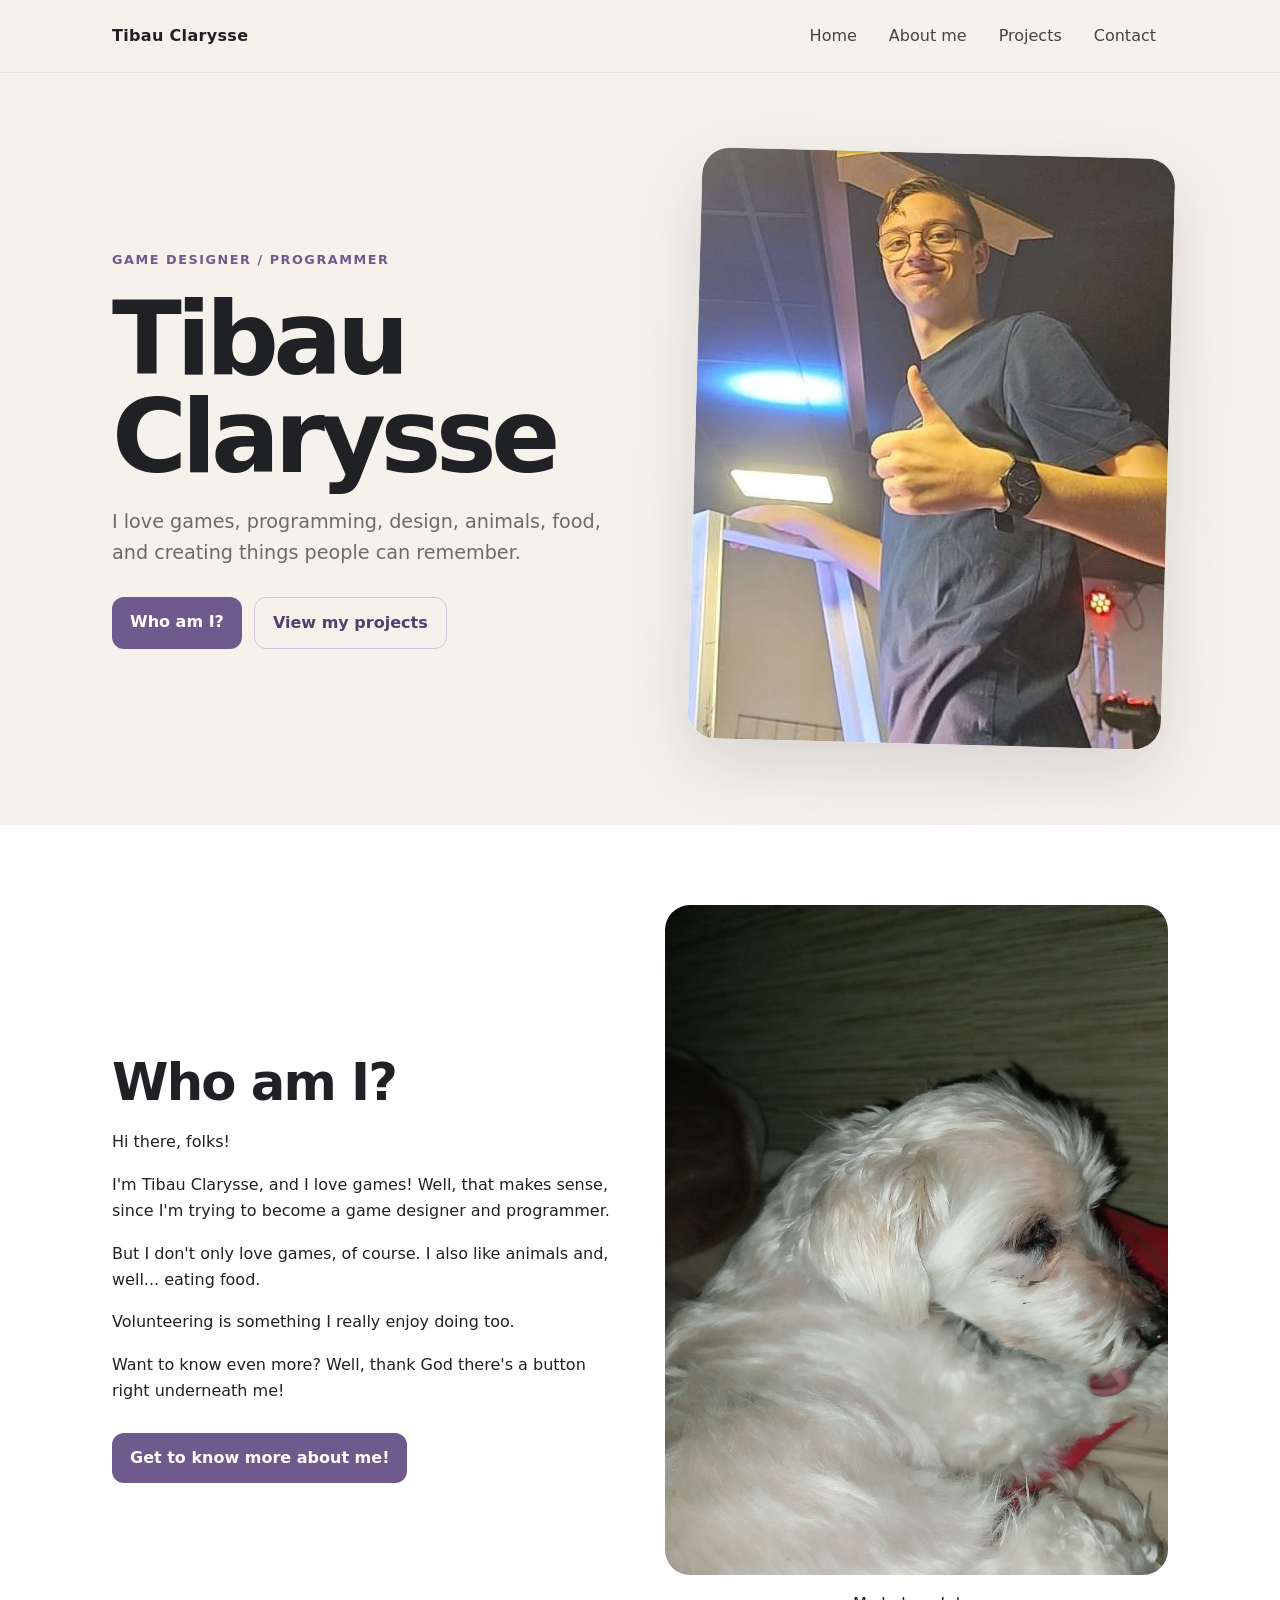
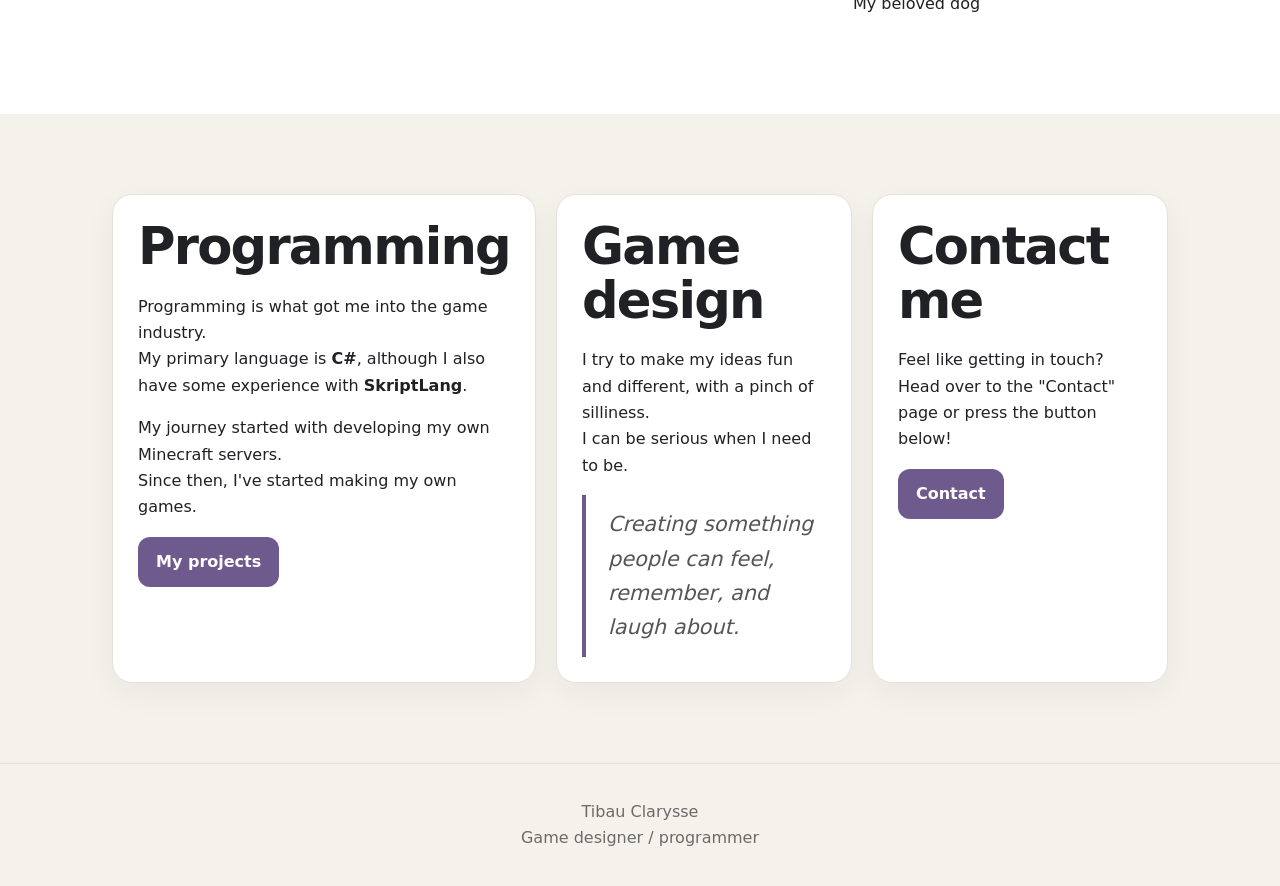
==== index.html @ 18e9441f "Add files via upload" ====
<!doctype html>
<html lang="en">
<head>
<meta charset="utf-8">
<meta name="viewport" content="width=device-width, initial-scale=1">
<title>Home | Tibau Clarysse</title>
<link rel="stylesheet" href="css/style.css">
</head>
<body>

<header class="site-header">
  <nav class="nav">
    <a class="brand" href="index.html">Tibau Clarysse</a>
    <button class="menu-toggle" aria-label="Open menu">☰</button>
    <div class="nav-links">
      <a href="index.html">Home</a>
      <a href="about.html">About me</a>
      <a href="projects.html">Projects</a>
      <a href="contact.html">Contact</a>
    </div>
  </nav>
</header>

<main>
<section class="container hero fade-in">
  <div>
    <div class="eyebrow">Game designer / programmer</div>
    <h1>Tibau<br>Clarysse</h1>
    <p class="lead">I love games, programming, design, animals, food, and creating things people can remember.</p>
    <div class="buttons">
      <a class="btn" href="about.html">Who am I?</a>
      <a class="btn secondary" href="projects.html">View my projects</a>
    </div>
  </div>
  <div class="hero-photo"><img src="images/mePic.jpg" alt="Tibau"></div>
</section>

<section class="section">
  <div class="container split">
    <div>
      <h2>Who am I?</h2>
      <p>Hi there, folks!</p>
      <p>I'm Tibau Clarysse, and I love games! Well, that makes sense, since I'm trying to become a game designer and programmer.</p>
      <p>But I don't only love games, of course. I also like animals and, well... eating food.</p>
      <p>Volunteering is something I really enjoy doing too.</p>
      <p>Want to know even more? Well, thank God there's a button right underneath me!</p>
      <div class="buttons">
        <a class="btn" href="about.html">Get to know more about me!</a>
      </div>
    </div>
    <div class="dog-image">
      <img src="images/Dog.jpg" alt="My beloved dog" style="border-radius:25px">
      <p>My beloved dog</p>
    </div>

  </div>
</section>

<section class="container">
  <div class="card-grid">
    <article class="card">
      <h2>Programming</h2>
      <p>Programming is what got me into the game industry.<br> My primary language is <b>C#</b>, although I also have some experience with <b>SkriptLang</b>.</p>
      <p>My journey started with developing my own Minecraft servers.<br> Since then, I've started making my own games.</p>
      <a class="btn" href="projects.html">My projects</a>
    </article>
    <article class="card">
      <h2>Game design</h2>
      <p>I try to make my ideas fun and different, with a pinch of silliness.<br> I can be serious when I need to be.</p>
      <div class="quote">Creating something people can feel, remember, and laugh about.</div>
    </article>
    <article class="card">
      <h2>Contact me</h2>
      <p>Feel like getting in touch?<br>  Head over to the "Contact" page or press the button below!</p>
      <a class="btn" href="contact.html">Contact</a>
    </article>
  </div>
</section>
</main>

<footer>
  <div>Tibau Clarysse</div>
  <div>Game designer / programmer</div>
</footer>

<script src="js/script.js"></script>
</body>
</html>
---- css/style.css ----
:root {
  --bg: #f5f2ec;
  --surface: #ffffff;
  --text: #202124;
  --muted: #6b6b6b;
  --accent: #6f5a8d;
  --accent-dark: #51406e;
  --border: #e6e1d9;
  --max: 1100px;
}
* { box-sizing: border-box; }
html { scroll-behavior: smooth; }
body {
  margin: 0;
  font-family: Inter, ui-sans-serif, system-ui, -apple-system, BlinkMacSystemFont, "Segoe UI", sans-serif;
  color: var(--text);
  background: var(--bg);
  line-height: 1.65;
}
a { color: inherit; }
img { max-width: 100%; display: block; }
.site-header {
  position: sticky; top: 0; z-index: 20;
  background: rgba(245,242,236,.94);
  backdrop-filter: blur(12px);
  border-bottom: 1px solid var(--border);
}
.nav {
  max-width: var(--max); margin: auto; padding: 15px 22px;
  display: flex; align-items: center; justify-content: space-between; gap: 20px;
}
.brand { text-decoration: none; font-weight: 800; letter-spacing: .02em; }
.nav-links { display: flex; gap: 8px; flex-wrap: wrap; }
.nav-links a {
  text-decoration: none; padding: 8px 12px; border-radius: 10px;
  color: #444; transition: .2s ease;
}
.nav-links a:hover, .nav-links a.active { background: #e9e2f0; color: var(--accent-dark); }
.menu-toggle { display:none; border:0; background:transparent; font-size:1.5rem; }
main { overflow: hidden; }
.container { max-width: var(--max); margin:auto; padding: 80px 22px; }
.hero {
  min-height: 76vh; display:grid; grid-template-columns: 1.05fr .95fr;
  align-items:center; gap:60px;
}
.eyebrow { color: var(--accent); font-weight:700; text-transform:uppercase; letter-spacing:.12em; font-size:.8rem; }
h1 { font-size: clamp(3rem, 8vw, 6.5rem); line-height:.95; margin:.2em 0; letter-spacing:-.055em; }
h2 { font-size: clamp(2rem, 4vw, 3.2rem); line-height:1.05; margin:0 0 20px; letter-spacing:-.035em; }
h3 { font-size:1.35rem; margin-bottom:8px; }
.lead { font-size:1.2rem; color:var(--muted); max-width:650px; }
.hero-photo {
  border-radius: 28px; overflow:hidden; box-shadow: 0 25px 70px rgba(45,35,55,.15);
  transform: rotate(1.5deg);
}
.hero-photo img { width:100%; aspect-ratio: 4/5; object-fit:cover; }
.buttons { display:flex; gap:12px; flex-wrap:wrap; margin-top:28px; }
.btn {
  display:inline-block; text-decoration:none; padding:12px 18px; border-radius:12px;
  background:var(--accent); color:white; font-weight:700; transition:.2s ease;
}
.btn:hover { background:var(--accent-dark); transform:translateY(-2px); }
.btn.secondary { background:transparent; color:var(--accent-dark); border:1px solid #cfc4da; }
.section { background:var(--surface); }
.section2 { background:rgba(245,242,236,.94);; }
.split { display:grid; grid-template-columns: 1fr 1fr; gap:50px; align-items:center; }
.card-grid { display:grid; grid-template-columns:repeat(3,1fr); gap:20px; }
.card {
  background:var(--surface); border:1px solid var(--border); border-radius:20px; padding:25px;
  box-shadow:0 10px 30px rgba(40,35,45,.05);
}
.card img { width:100%; aspect-ratio:16/10; object-fit:cover; border-radius:14px; margin-bottom:18px; }
.quote { border-left:4px solid var(--accent); padding:12px 0 12px 22px; font-size:1.3rem; font-style:italic; color:#555; }
.page-hero { padding:90px 22px 40px; max-width:var(--max); margin:auto; }
.prose { max-width:800px; }
ul { padding-left:1.3rem; }
.project-grid { display:grid; grid-template-columns:repeat(2,1fr); gap:24px; }
.project { background:var(--surface); border:1px solid var(--border); border-radius:20px; overflow:hidden; }
.project img { width:100%; aspect-ratio:16/9; object-fit:cover; }
.project-body { padding:22px; }
.contact-box {
  background:#e9e2f0; border-radius:25px; padding:35px;
}
.contact-row { margin:12px 0; }
footer { padding:35px 22px; text-align:center; color:var(--muted); border-top:1px solid var(--border); }
.fade-in { animation: fade .7s ease both; }
@keyframes fade { from {opacity:0; transform:translateY(15px)} to {opacity:1; transform:none} }
@media (max-width: 800px) {
  .hero, .split, .project-grid { grid-template-columns:1fr; }
  .card-grid { grid-template-columns:1fr; }
  .nav-links {
    display:none; position:absolute; left:0; right:0; top:64px; background:var(--bg);
    padding:12px 22px 18px; border-bottom:1px solid var(--border);
  }
  .nav-links.open { display:flex; flex-direction:column; }
  .menu-toggle { display:block; }
  .hero { min-height:auto; padding-top:50px; }
  h1 { font-size:3.8rem; }
}

.colorBox{
  background: #e9e2f0; /* change this color */
  max-width: 1000px;
  margin: 40px auto;
  padding: 50px;
  border-radius: 25px;
}

.dog-image {
  text-align: center;
}

.project-link { display:block; overflow:hidden; }
.project-link img { transition:transform .3s ease; margin:0; }
.project:hover .project-link img { transform:scale(1.035); }
.project-more { color:var(--accent); font-weight:700; text-decoration:none; }
.project-more:hover { text-decoration:underline; }
.project-detail { display:grid; grid-template-columns:1.15fr .85fr; gap:45px; align-items:center; }
.project-detail-image { width:100%; border-radius:24px; box-shadow:0 20px 55px rgba(40,35,45,.12); }
.project-images {
  display: flex;
  flex-direction: column;
  gap: 20px;
}
@media (max-width:800px) { .project-detail { grid-template-columns:1fr; } }
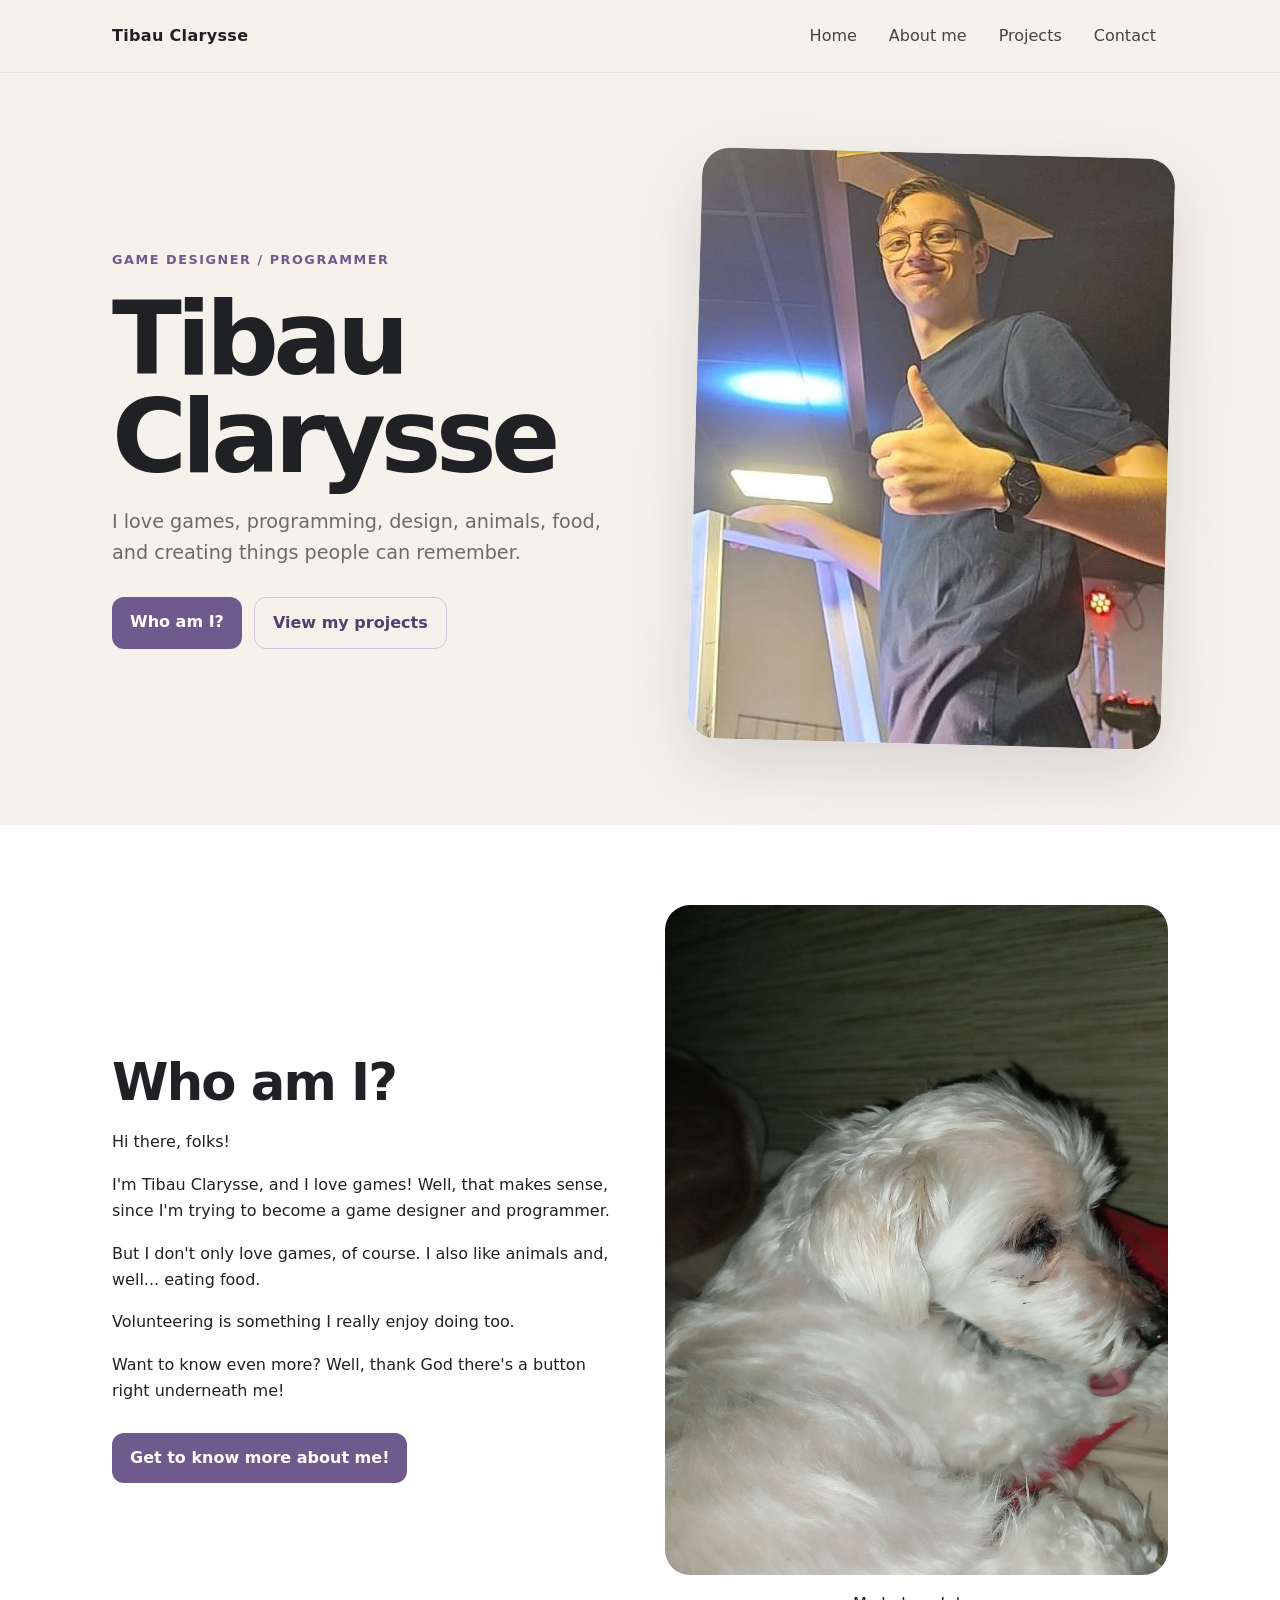
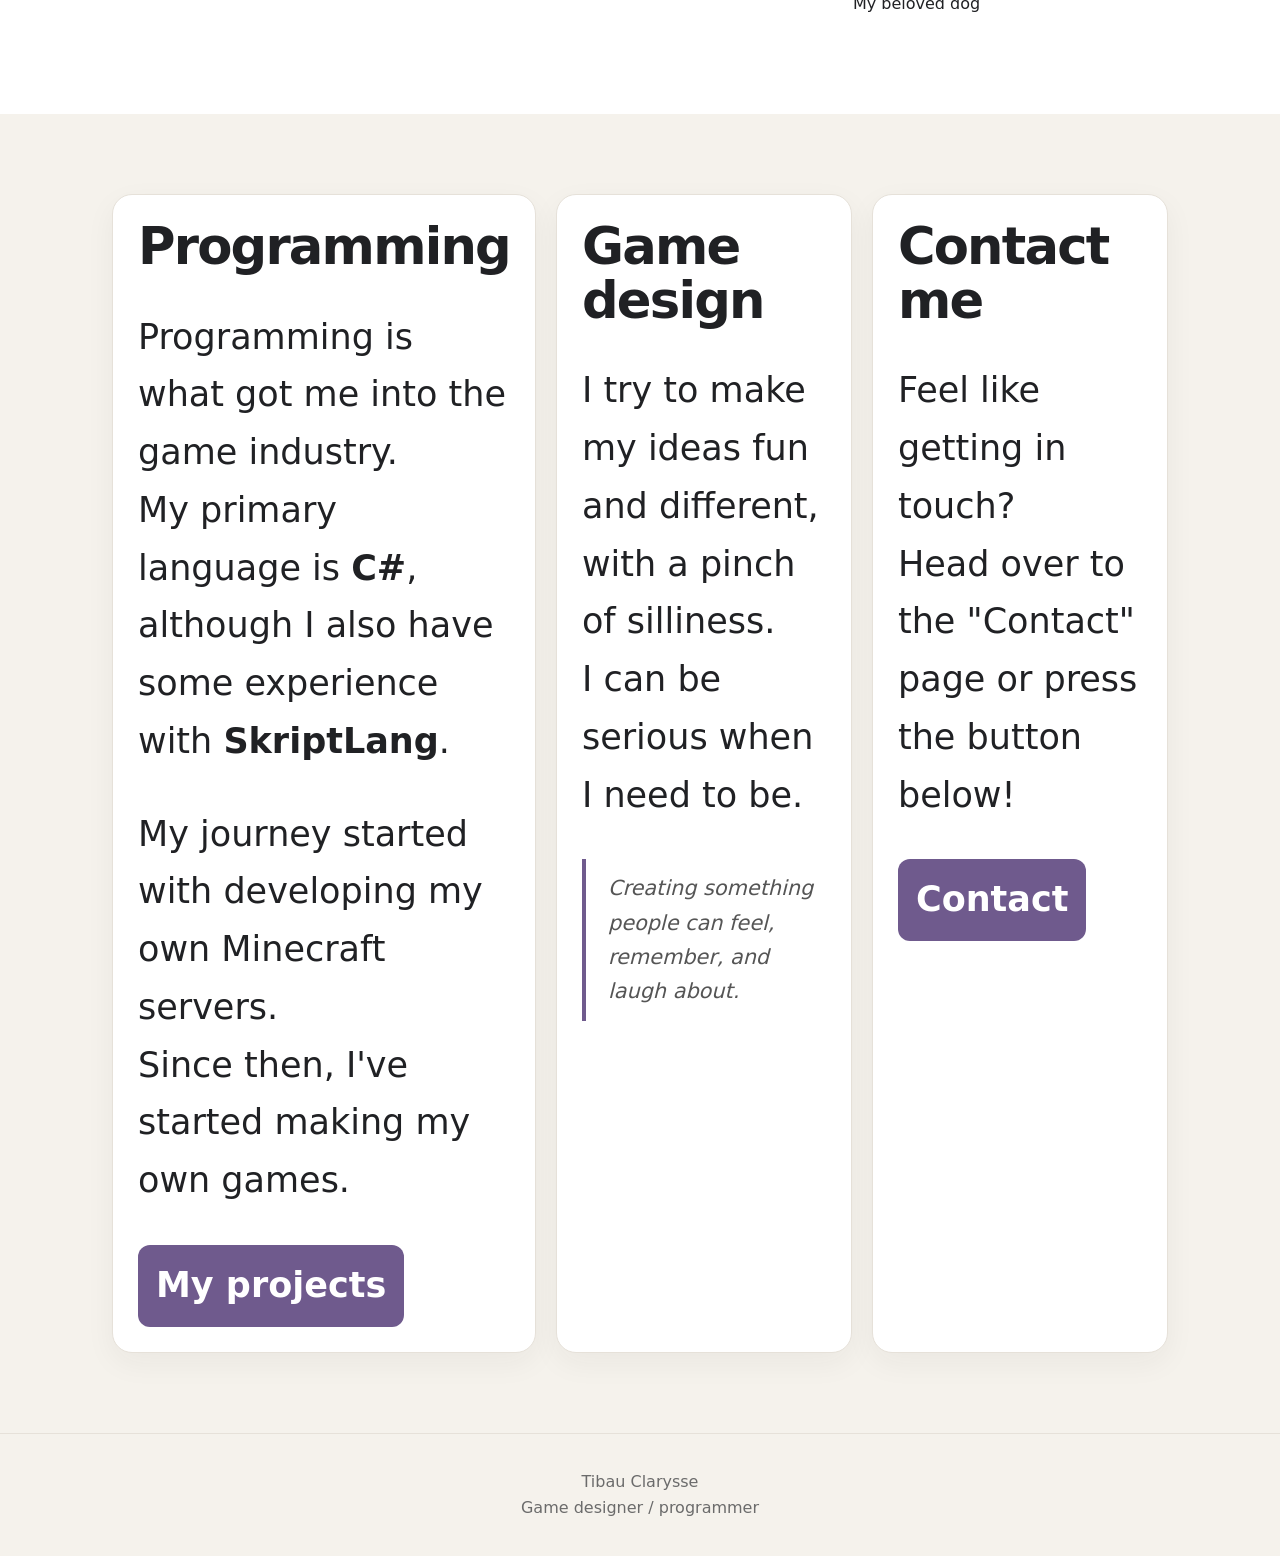
==== commit a43df155: "Update index.html" ====
--- a/index.html
+++ b/index.html
@@ -65,7 +65,7 @@
       <a class="btn" href="projects.html">My projects</a>
     </article>
     <article class="card">
-      <h2>Game design</h2>
+      <h4>Game design</h4>
       <p>I try to make my ideas fun and different, with a pinch of silliness.<br> I can be serious when I need to be.</p>
       <div class="quote">Creating something people can feel, remember, and laugh about.</div>
     </article>
@@ -85,4 +85,4 @@
 
 <script src="js/script.js"></script>
 </body>
-</html>+</html>
--- a/css/style.css
+++ b/css/style.css
@@ -48,6 +48,8 @@
 h1 { font-size: clamp(3rem, 8vw, 6.5rem); line-height:.95; margin:.2em 0; letter-spacing:-.055em; }
 h2 { font-size: clamp(2rem, 4vw, 3.2rem); line-height:1.05; margin:0 0 20px; letter-spacing:-.035em; }
 h3 { font-size:1.35rem; margin-bottom:8px; }
+h4 { font-size: clamp(2.1rem, 4vw, 3.2rem); line-height:1.05; margin:0 0 20px; letter-spacing:-.035em; }
+
 .lead { font-size:1.2rem; color:var(--muted); max-width:650px; }
 .hero-photo {
   border-radius: 28px; overflow:hidden; box-shadow: 0 25px 70px rgba(45,35,55,.15);
@@ -67,7 +69,7 @@
 .card-grid { display:grid; grid-template-columns:repeat(3,1fr); gap:20px; }
 .card {
   background:var(--surface); border:1px solid var(--border); border-radius:20px; padding:25px;
-  box-shadow:0 10px 30px rgba(40,35,45,.05);
+  box-shadow:0 10px 30px rgba(40,35,45,.05); font-size: 35px;
 }
 .card img { width:100%; aspect-ratio:16/10; object-fit:cover; border-radius:14px; margin-bottom:18px; }
 .quote { border-left:4px solid var(--accent); padding:12px 0 12px 22px; font-size:1.3rem; font-style:italic; color:#555; }
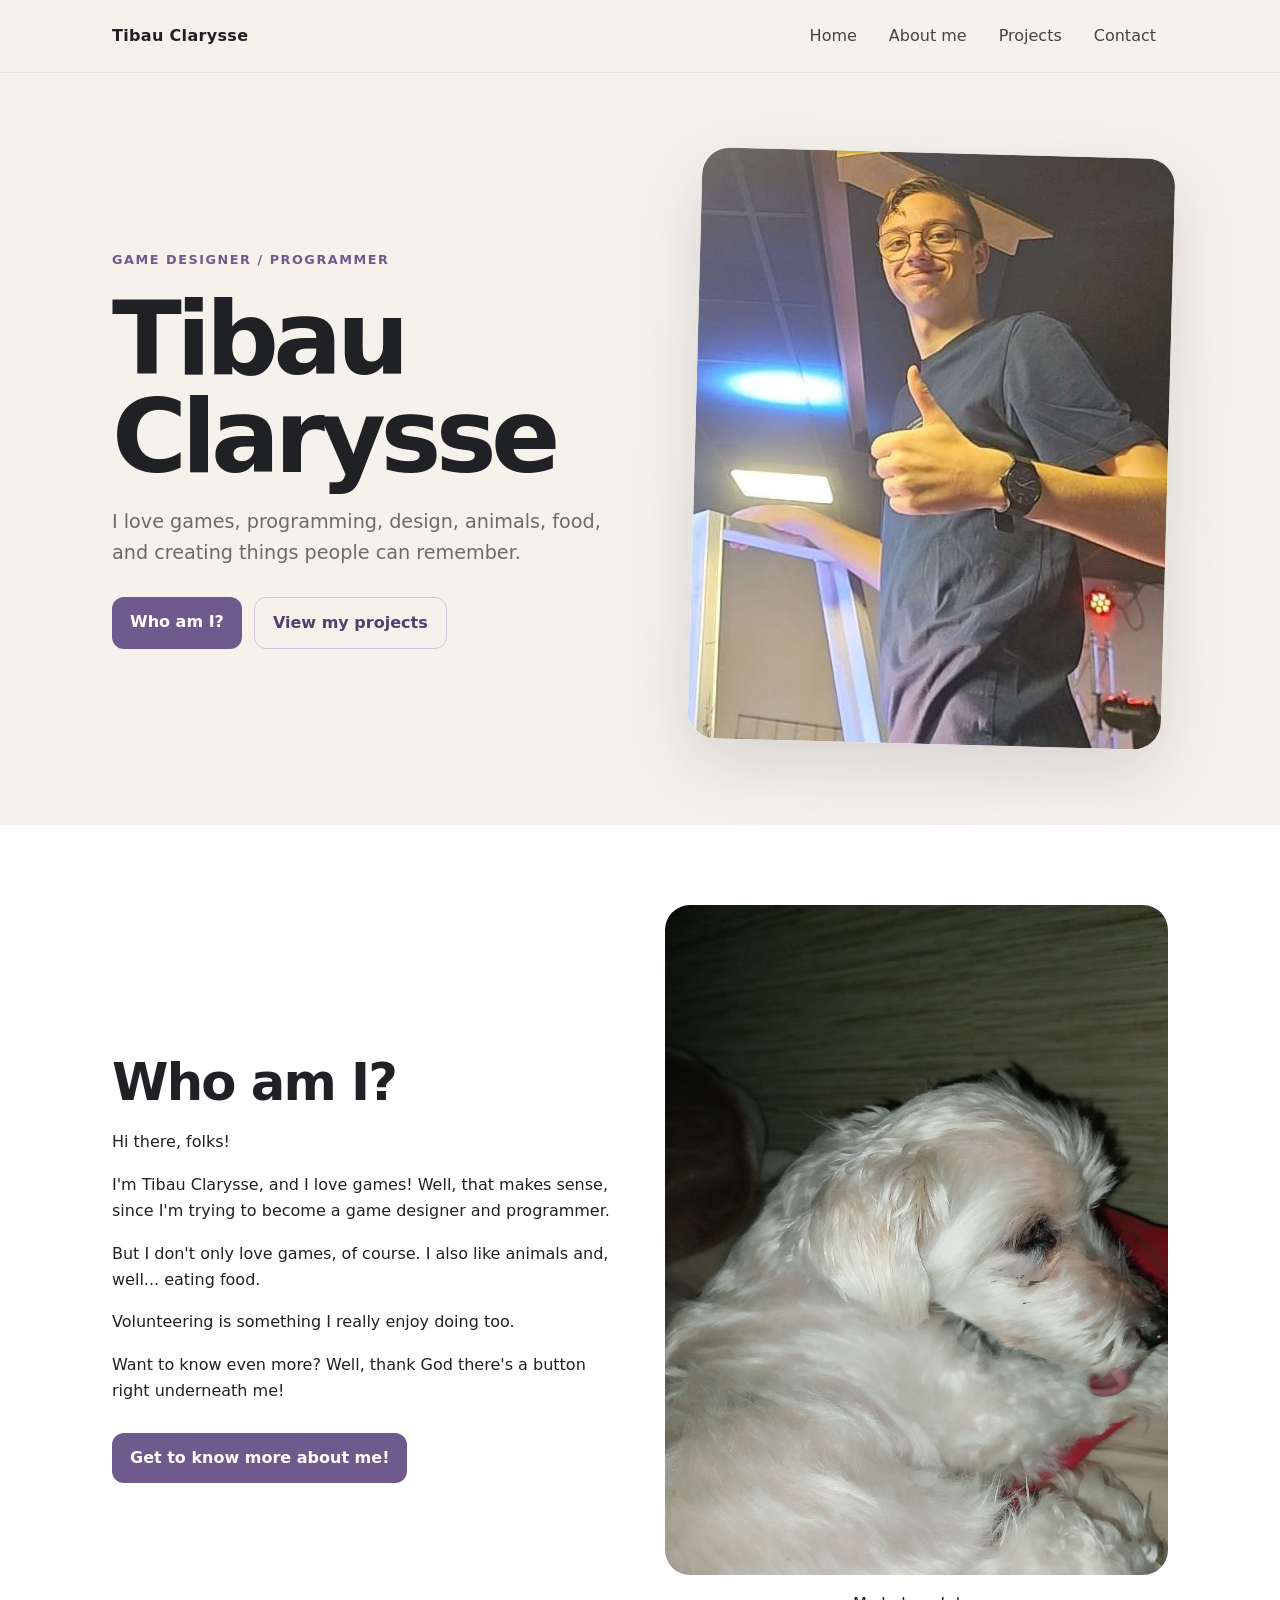
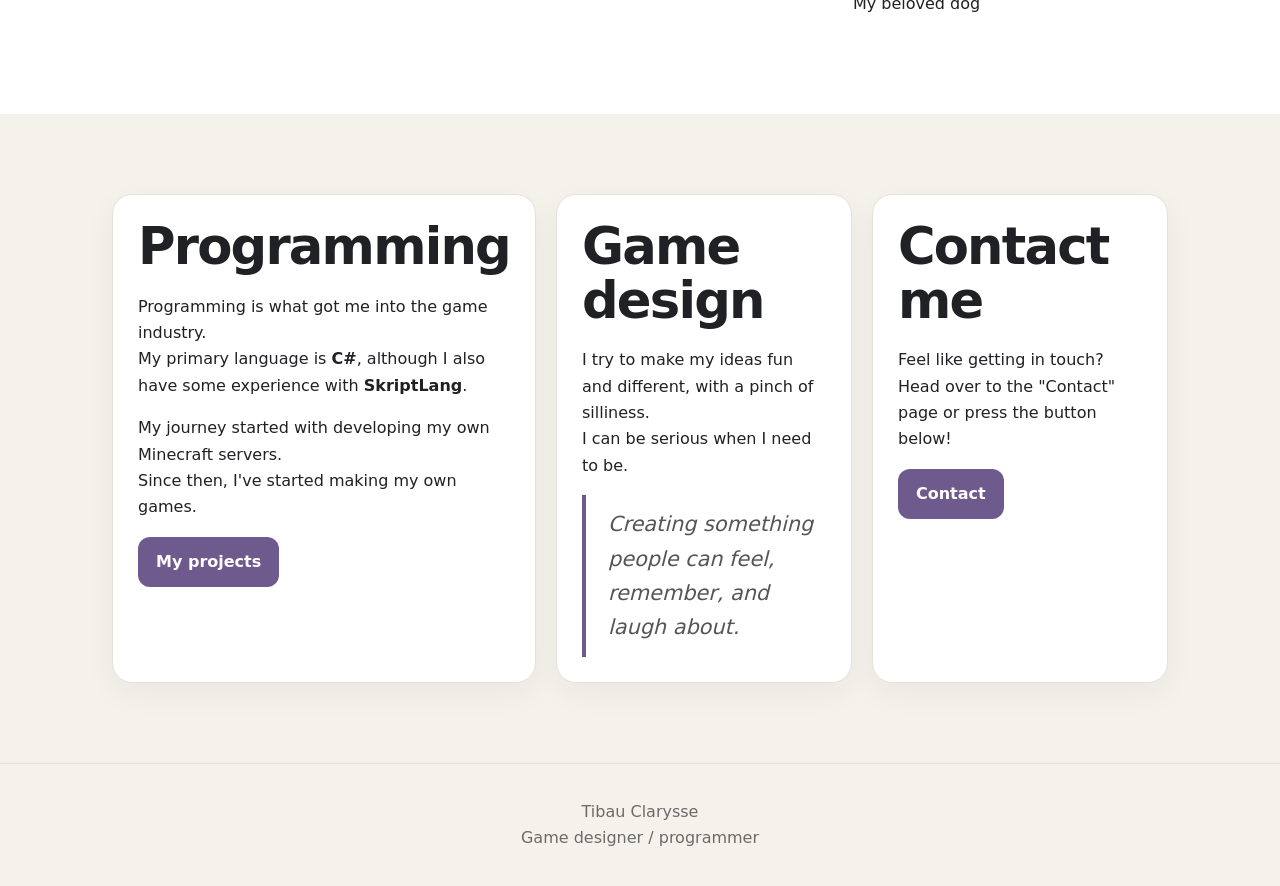
==== commit 811c79cd: "Change header from h4 to h2 for Game design section" ====
--- a/index.html
+++ b/index.html
@@ -65,7 +65,7 @@
       <a class="btn" href="projects.html">My projects</a>
     </article>
     <article class="card">
-      <h4>Game design</h4>
+      <h2>Game design</h2>
       <p>I try to make my ideas fun and different, with a pinch of silliness.<br> I can be serious when I need to be.</p>
       <div class="quote">Creating something people can feel, remember, and laugh about.</div>
     </article>
--- a/css/style.css
+++ b/css/style.css
@@ -48,7 +48,6 @@
 h1 { font-size: clamp(3rem, 8vw, 6.5rem); line-height:.95; margin:.2em 0; letter-spacing:-.055em; }
 h2 { font-size: clamp(2rem, 4vw, 3.2rem); line-height:1.05; margin:0 0 20px; letter-spacing:-.035em; }
 h3 { font-size:1.35rem; margin-bottom:8px; }
-h4 { font-size: clamp(2.1rem, 4vw, 3.2rem); line-height:1.05; margin:0 0 20px; letter-spacing:-.035em; }
 
 .lead { font-size:1.2rem; color:var(--muted); max-width:650px; }
 .hero-photo {
@@ -69,7 +68,7 @@
 .card-grid { display:grid; grid-template-columns:repeat(3,1fr); gap:20px; }
 .card {
   background:var(--surface); border:1px solid var(--border); border-radius:20px; padding:25px;
-  box-shadow:0 10px 30px rgba(40,35,45,.05); font-size: 35px;
+  box-shadow:0 10px 30px rgba(40,35,45,.05);
 }
 .card img { width:100%; aspect-ratio:16/10; object-fit:cover; border-radius:14px; margin-bottom:18px; }
 .quote { border-left:4px solid var(--accent); padding:12px 0 12px 22px; font-size:1.3rem; font-style:italic; color:#555; }
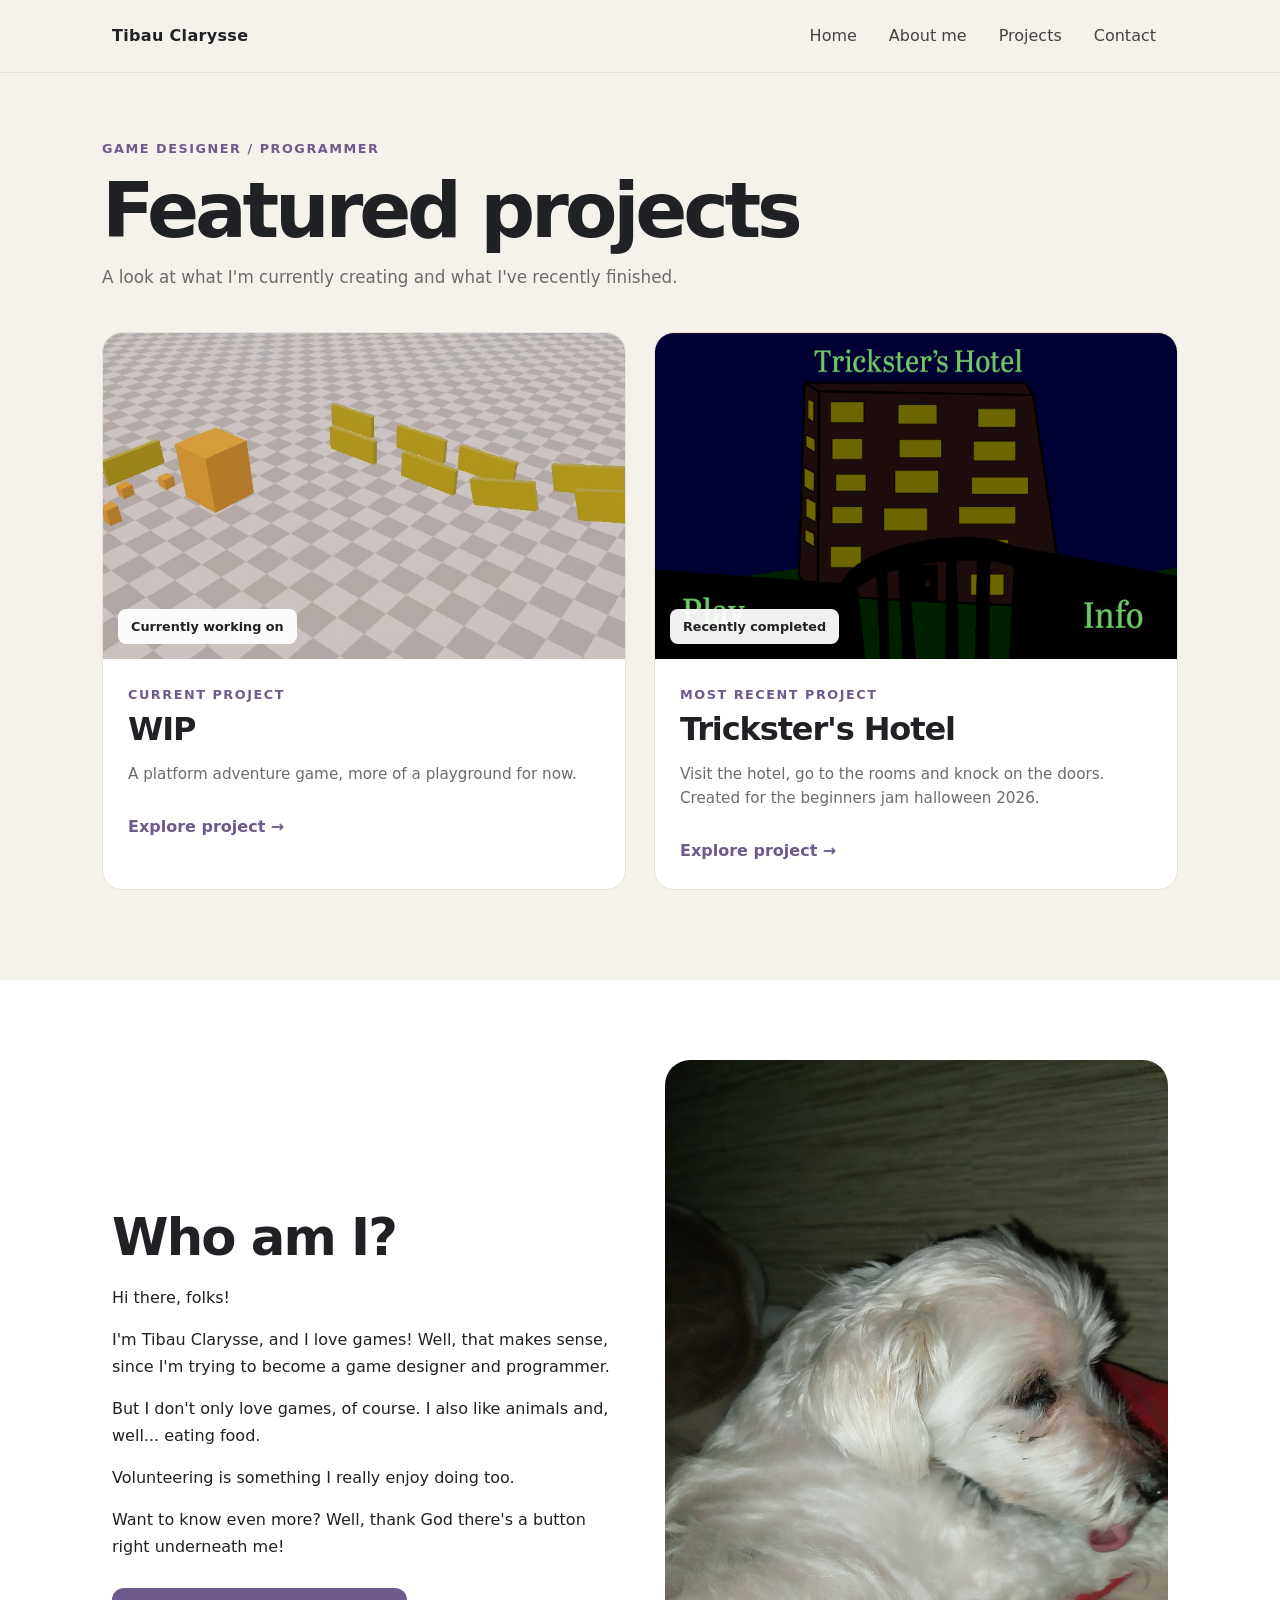
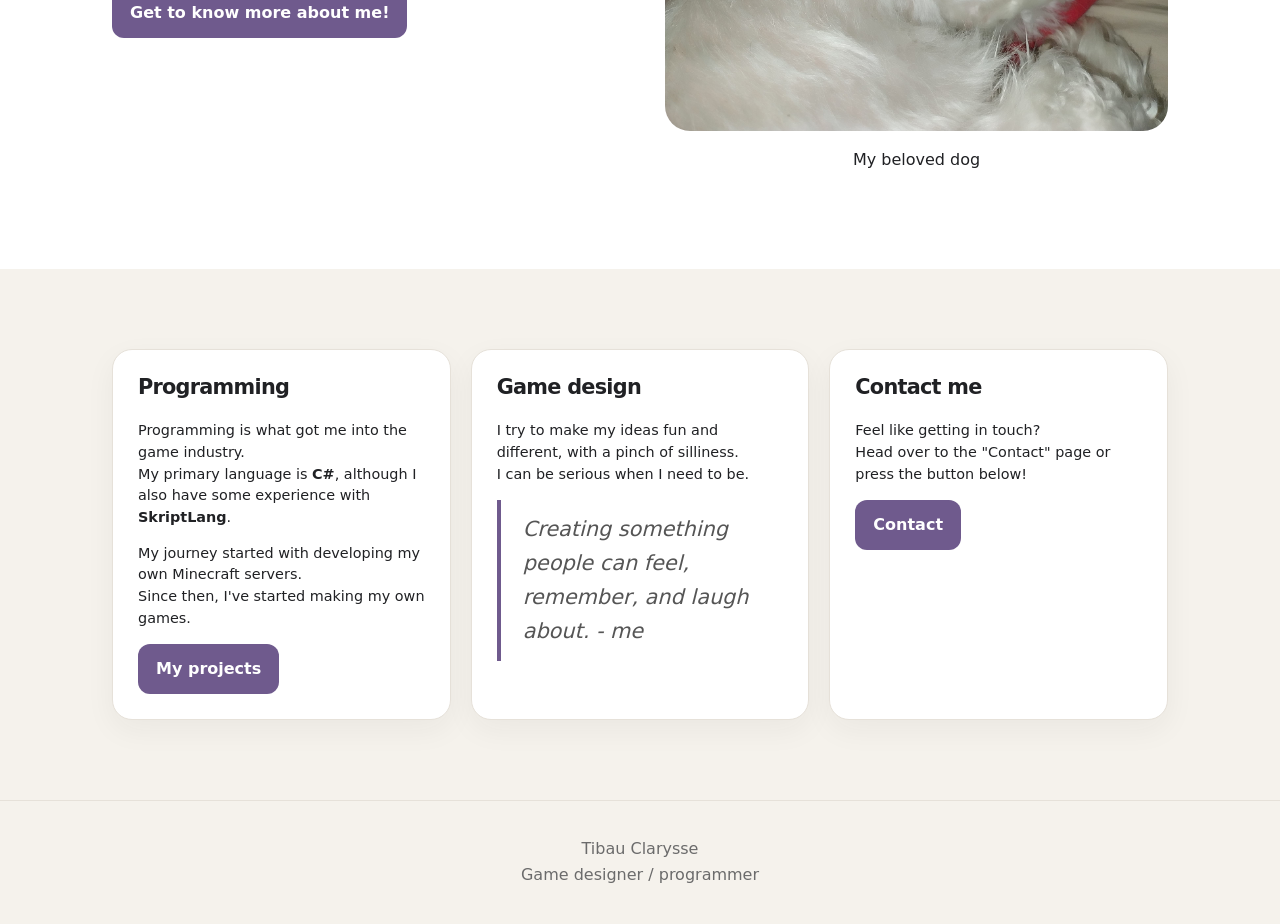
==== commit 72d7de5a: "Created new page for tricksters hotel Fixed some css added featured games in home page" ====
--- a/index.html
+++ b/index.html
@@ -22,60 +22,101 @@
 </header>
 
 <main>
-<section class="container hero fade-in">
-  <div>
-    <div class="eyebrow">Game designer / programmer</div>
-    <h1>Tibau<br>Clarysse</h1>
-    <p class="lead">I love games, programming, design, animals, food, and creating things people can remember.</p>
-    <div class="buttons">
-      <a class="btn" href="about.html">Who am I?</a>
-      <a class="btn secondary" href="projects.html">View my projects</a>
-    </div>
-  </div>
-  <div class="hero-photo"><img src="images/mePic.jpg" alt="Tibau"></div>
-</section>
 
-<section class="section">
-  <div class="container split">
-    <div>
-      <h2>Who am I?</h2>
-      <p>Hi there, folks!</p>
-      <p>I'm Tibau Clarysse, and I love games! Well, that makes sense, since I'm trying to become a game designer and programmer.</p>
-      <p>But I don't only love games, of course. I also like animals and, well... eating food.</p>
-      <p>Volunteering is something I really enjoy doing too.</p>
-      <p>Want to know even more? Well, thank God there's a button right underneath me!</p>
-      <div class="buttons">
-        <a class="btn" href="about.html">Get to know more about me!</a>
-      </div>
-    </div>
-    <div class="dog-image">
-      <img src="images/Dog.jpg" alt="My beloved dog" style="border-radius:25px">
-      <p>My beloved dog</p>
-    </div>
+    <section class="featured-section">
 
-  </div>
-</section>
+        <div class="featured-header">
+            <div class="eyebrow">Game designer / programmer</div>
+            <h1>Featured projects</h1>
+            <p>A look at what I'm currently creating and what I've recently finished.</p>
+        </div>
 
-<section class="container">
-  <div class="card-grid">
-    <article class="card">
-      <h2>Programming</h2>
-      <p>Programming is what got me into the game industry.<br> My primary language is <b>C#</b>, although I also have some experience with <b>SkriptLang</b>.</p>
-      <p>My journey started with developing my own Minecraft servers.<br> Since then, I've started making my own games.</p>
-      <a class="btn" href="projects.html">My projects</a>
-    </article>
-    <article class="card">
-      <h2>Game design</h2>
-      <p>I try to make my ideas fun and different, with a pinch of silliness.<br> I can be serious when I need to be.</p>
-      <div class="quote">Creating something people can feel, remember, and laugh about.</div>
-    </article>
-    <article class="card">
-      <h2>Contact me</h2>
-      <p>Feel like getting in touch?<br>  Head over to the "Contact" page or press the button below!</p>
-      <a class="btn" href="contact.html">Contact</a>
-    </article>
-  </div>
-</section>
+        <div class="featured-grid">
+
+            <!-- Current project -->
+            <article class="featured-card current">
+                <a href="WIP.html" class="featured-image">
+                    <img src="images/Project.webp" alt="Current project">
+                    <span class="project-tag">Currently working on</span>
+                </a>
+
+                <div class="featured-info">
+                    <div class="eyebrow">Current project</div>
+                    <h2>WIP</h2>
+                    <p>
+                        A platform adventure game, more of a playground for now.
+                    </p> 
+                    <a href="WIP.html" class="project-more">
+                        Explore project →
+                    </a>
+                </div>
+            </article>
+
+            <!-- Most recent project -->
+            <article class="featured-card recent">
+                <a href="trickstersHotel.html" class="featured-image">
+                    <img src="images/Tricksters_Hotel.png" alt="Most recent project">
+                    <span class="project-tag">Recently completed</span>
+                </a>
+
+                <div class="featured-info">
+                    <div class="eyebrow">Most recent project</div>
+                    <h2>Trickster's Hotel</h2>
+                    <p>
+                        Visit the hotel, go to the rooms and knock on the doors.
+                        <br>Created for the beginners jam halloween 2026.
+                    </p>
+                    <a href="trickstersHotel.html" class="project-more">
+                        Explore project →
+                    </a>
+                </div>
+            </article>
+
+        </div>
+    </section>
+
+
+    <section class="section">
+        <div class="container split">
+            <div>
+                <h2>Who am I?</h2>
+                <p>Hi there, folks!</p>
+                <p>I'm Tibau Clarysse, and I love games! Well, that makes sense, since I'm trying to become a game designer and programmer.</p>
+                <p>But I don't only love games, of course. I also like animals and, well... eating food.</p>
+                <p>Volunteering is something I really enjoy doing too.</p>
+                <p>Want to know even more? Well, thank God there's a button right underneath me!</p>
+                <div class="buttons">
+                    <a class="btn" href="about.html">Get to know more about me!</a>
+                </div>
+            </div>
+            <div class="dog-image">
+                <img src="images/Dog.jpg" alt="My beloved dog" style="border-radius:25px">
+                <p>My beloved dog</p>
+            </div>
+
+        </div>
+    </section>
+
+    <section class="container">
+        <div class="card-grid">
+            <article class="card">
+                <h2>Programming</h2>
+                <p>Programming is what got me into the game industry.<br> My primary language is <b>C#</b>, although I also have some experience with <b>SkriptLang</b>.</p>
+                <p>My journey started with developing my own Minecraft servers.<br> Since then, I've started making my own games.</p>
+                <a class="btn" href="projects.html">My projects</a>
+            </article>
+            <article class="card">
+                <h2>Game design</h2>
+                <p>I try to make my ideas fun and different, with a pinch of silliness.<br> I can be serious when I need to be.</p>
+                <div class="quote">Creating something people can feel, remember, and laugh about. - me</div>
+            </article>
+            <article class="card">
+                <h2>Contact me</h2>
+                <p>Feel like getting in touch?<br>  Head over to the "Contact" page or press the button below!</p>
+                <a class="btn" href="contact.html">Contact</a>
+            </article>
+        </div>
+    </section>
 </main>
 
 <footer>
--- a/css/style.css
+++ b/css/style.css
@@ -1,13 +1,14 @@
 
 :root {
-  --bg: #f5f2ec;
-  --surface: #ffffff;
-  --text: #202124;
-  --muted: #6b6b6b;
-  --accent: #6f5a8d;
-  --accent-dark: #51406e;
-  --border: #e6e1d9;
-  --max: 1100px;
+    --bg: #f5f2ec;
+    --surface: #ffffff;
+    --text: #202124;
+    --muted: #6b6b6b;
+    --accent: #6f5a8d;
+    --green: #097969;
+    --accent-dark: #51406e;
+    --border: #e6e1d9;
+    --max: 1100px;
 }
 * { box-sizing: border-box; }
 html { scroll-behavior: smooth; }
@@ -60,15 +61,39 @@
   display:inline-block; text-decoration:none; padding:12px 18px; border-radius:12px;
   background:var(--accent); color:white; font-weight:700; transition:.2s ease;
 }
+.btn2 {
+    display: inline-block;
+    text-decoration: none;
+    padding: 12px 18px;
+    border-radius: 12px;
+    background: var(--green);
+    color: white;
+    font-weight: 700;
+    transition: .2s ease;
+}
 .btn:hover { background:var(--accent-dark); transform:translateY(-2px); }
 .btn.secondary { background:transparent; color:var(--accent-dark); border:1px solid #cfc4da; }
 .section { background:var(--surface); }
 .section2 { background:rgba(245,242,236,.94);; }
 .split { display:grid; grid-template-columns: 1fr 1fr; gap:50px; align-items:center; }
-.card-grid { display:grid; grid-template-columns:repeat(3,1fr); gap:20px; }
+.card-grid { display:grid; grid-template-columns:repeat(3,1fr); gap:20px;align-items: stretch; }
 .card {
-  background:var(--surface); border:1px solid var(--border); border-radius:20px; padding:25px;
-  box-shadow:0 10px 30px rgba(40,35,45,.05);
+background: var(--surface);
+border: 1px solid var(--border);
+border-radius: 20px;
+padding: 25px;
+box-shadow: 0 10px 30px rgba(40, 35, 45, .05);
+min-width: 0;
+height: auto;
+}
+.card h2 {
+  font-size: 1.3rem; 
+  line-height: 1.2;
+  white-space: nowrap; 
+}
+.card p {
+font-size: 0.9rem;
+line-height: 1.5;
 }
 .card img { width:100%; aspect-ratio:16/10; object-fit:cover; border-radius:14px; margin-bottom:18px; }
 .quote { border-left:4px solid var(--accent); padding:12px 0 12px 22px; font-size:1.3rem; font-style:italic; color:#555; }
@@ -98,7 +123,9 @@
   .hero { min-height:auto; padding-top:50px; }
   h1 { font-size:3.8rem; }
 }
-
+.changeColor{
+    background: #ffffff
+}
 .colorBox{
   background: #e9e2f0; /* change this color */
   max-width: 1000px;
@@ -109,6 +136,121 @@
 
 .dog-image {
   text-align: center;
+}
+
+/* FEATURED PROJECTS */
+
+.featured-section {
+    max-width: 1120px;
+    margin: auto;
+    padding: 65px 22px 90px;
+}
+
+.featured-header {
+    margin-bottom: 40px;
+}
+
+    .featured-header h1 {
+        font-size: clamp(3rem, 6vw, 5rem);
+        margin: 15px 0;
+    }
+
+    .featured-header p {
+        color: var(--muted);
+        font-size: 1.05rem;
+    }
+
+.featured-grid {
+    display: grid;
+    grid-template-columns: 1fr 1fr;
+    gap: 28px;
+    align-items: stretch;
+}
+
+.featured-card {
+    background: white;
+    border: 1px solid var(--border);
+    border-radius: 20px;
+    overflow: hidden;
+    transition: transform .25s ease, box-shadow .25s ease;
+}
+
+    .featured-card:hover {
+        transform: translateY(-5px);
+        box-shadow: 0 15px 35px rgba(40,35,45,.1);
+    }
+
+.featured-image {
+    display: block;
+    position: relative;
+    overflow: hidden;
+}
+
+    .featured-image img {
+        width: 100%;
+        aspect-ratio: 16 / 10;
+        object-fit: cover;
+        transition: transform .4s ease;
+    }
+
+.featured-card:hover img {
+    transform: scale(1.04);
+}
+
+.project-tag {
+    position: absolute;
+    bottom: 15px;
+    left: 15px;
+    background: rgba(255,255,255,.94);
+    padding: 7px 13px;
+    border-radius: 8px;
+    font-size: .8rem;
+    font-weight: 700;
+}
+
+.featured-info {
+    padding: 25px;
+}
+
+    .featured-info h2 {
+        font-size: 2rem;
+        margin: 8px 0 12px;
+    }
+
+    .featured-info p {
+        color: var(--muted);
+        font-size: .95rem;
+        line-height: 1.6;
+    }
+
+.project-more {
+    display: inline-block;
+    margin-top: 12px;
+    color: var(--accent);
+    font-weight: 700;
+    text-decoration: none;
+}
+
+    .project-more:hover {
+        color: var(--accent-dark);
+    }
+
+.other-projects {
+    background: white;
+}
+
+    .other-projects h2 {
+        margin-top: 15px;
+    }
+
+@media (max-width: 800px) {
+    .featured-grid {
+        grid-template-columns: 1fr;
+    }
+
+    .featured-section {
+        padding-top: 45px;
+    }
 }
 
 .project-link { display:block; overflow:hidden; }
@@ -123,4 +265,4 @@
   flex-direction: column;
   gap: 20px;
 }
-@media (max-width:800px) { .project-detail { grid-template-columns:1fr; } }
+@media (max-width:900px) { .project-detail { grid-template-columns:1fr; } }
